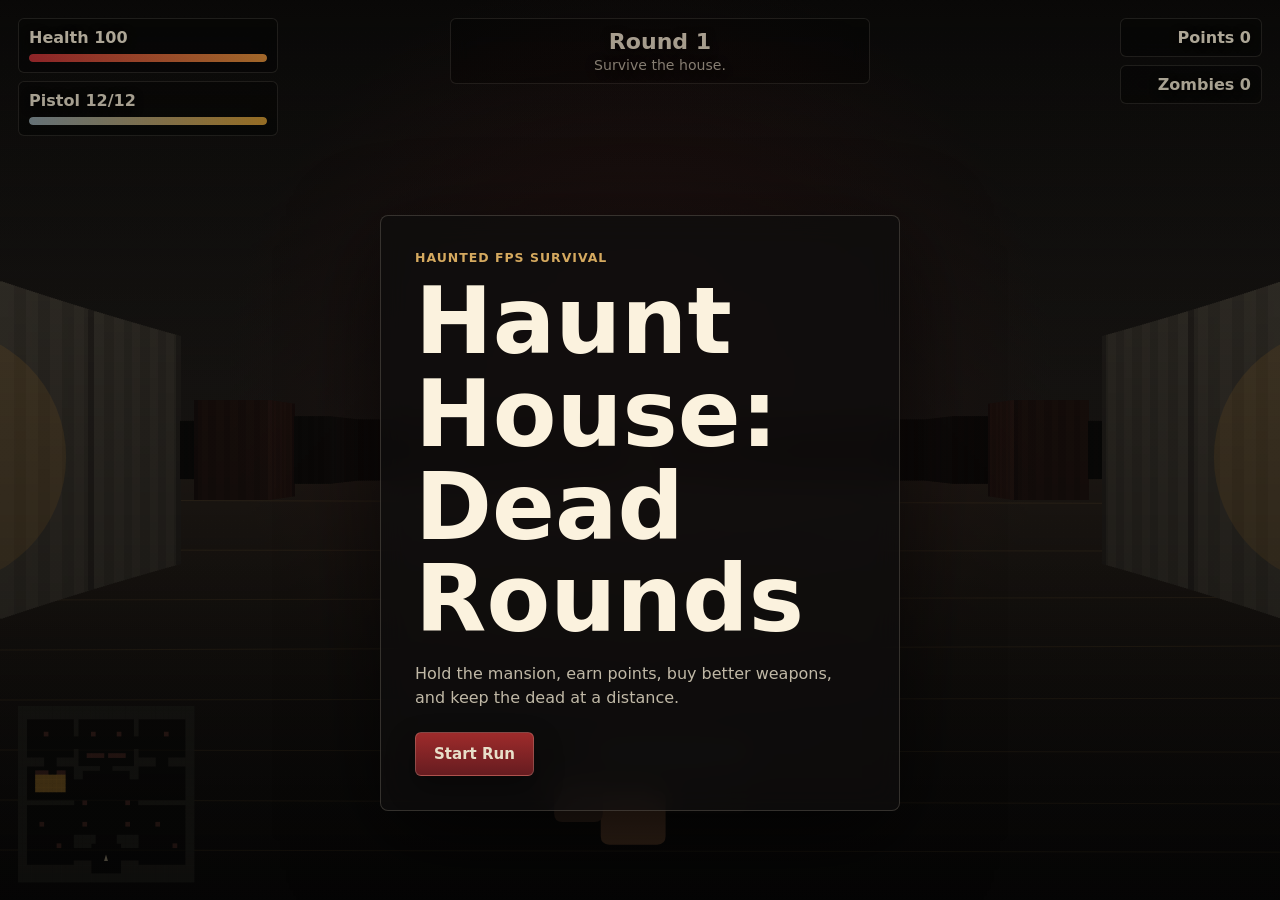
==== index.html @ c7d7a3b0 "Initial zombie survival prototype" ====
<!doctype html>
<html lang="en">
  <head>
    <meta charset="utf-8" />
    <meta name="viewport" content="width=device-width, initial-scale=1" />
    <title>Haunt House: Dead Rounds</title>
    <link rel="stylesheet" href="style.css" />
  </head>
  <body>
    <main id="gameShell" aria-label="Haunt House: Dead Rounds game">
      <canvas id="gameCanvas"></canvas>

      <section id="hud" aria-live="polite">
        <div class="hud-stack">
          <div class="meter health">
            <span id="healthText">Health 100</span>
            <div><i id="healthFill"></i></div>
          </div>
          <div class="meter ammo">
            <span id="ammoText">Pistol 12/12</span>
            <div><i id="reloadFill"></i></div>
          </div>
        </div>

        <div class="hud-center">
          <b id="roundText">Round 1</b>
          <span id="messageText">Survive the house.</span>
        </div>

        <div class="hud-stack right">
          <span id="pointsText">Points 0</span>
          <span id="zombieText">Zombies 0</span>
          <span id="shopHint">Weapon shop nearby</span>
        </div>
      </section>

      <div id="crosshair" aria-hidden="true"></div>
      <div id="damageVignette" aria-hidden="true"></div>

      <section id="menuOverlay" class="overlay active">
        <div class="panel hero-panel">
          <p class="eyebrow">Haunted FPS Survival</p>
          <h1>Haunt House: Dead Rounds</h1>
          <p class="lede">Hold the mansion, earn points, buy better weapons, and keep the dead at a distance.</p>
          <button id="startButton" type="button">Start Run</button>
        </div>
      </section>

      <section id="shopOverlay" class="overlay">
        <div class="panel shop-panel">
          <header>
            <div>
              <p class="eyebrow">Weapon Shop</p>
              <h2>Spend Points</h2>
            </div>
            <button id="closeShopButton" class="ghost" type="button">Close</button>
          </header>
          <div id="weaponList" class="weapon-list"></div>
        </div>
      </section>

      <section id="gameOverOverlay" class="overlay">
        <div class="panel">
          <p class="eyebrow">Run Ended</p>
          <h2 id="gameOverTitle">The house took you.</h2>
          <p id="gameOverStats" class="lede"></p>
          <button id="restartButton" type="button">Try Again</button>
        </div>
      </section>
    </main>

    <script type="module" src="src/main.js"></script>
  </body>
</html>
---- style.css ----
:root {
  color-scheme: dark;
  font-family:
    Inter, ui-sans-serif, system-ui, -apple-system, BlinkMacSystemFont, "Segoe UI",
    sans-serif;
  --paper: #e8dfc9;
  --ink: #15100d;
  --blood: #b83232;
  --amber: #d49a32;
  --moss: #576a45;
  --steel: #8fa1a8;
  --panel: rgba(15, 14, 13, 0.78);
}

* {
  box-sizing: border-box;
}

html,
body {
  width: 100%;
  height: 100%;
  margin: 0;
  overflow: hidden;
  background: #070706;
}

button {
  min-height: 44px;
  border: 1px solid rgba(232, 223, 201, 0.22);
  border-radius: 6px;
  padding: 0 18px;
  color: var(--paper);
  background: linear-gradient(180deg, #9e2b2b, #661c20);
  font: 800 0.94rem/1 Inter, ui-sans-serif, system-ui, sans-serif;
  letter-spacing: 0;
  cursor: pointer;
  box-shadow: 0 12px 28px rgba(0, 0, 0, 0.35);
}

button:hover {
  filter: brightness(1.08);
}

button:disabled {
  cursor: default;
  opacity: 0.48;
  filter: grayscale(0.3);
}

button.ghost {
  background: rgba(232, 223, 201, 0.08);
  box-shadow: none;
}

#gameShell {
  position: fixed;
  inset: 0;
  overflow: hidden;
  background: #050505;
}

#gameCanvas {
  display: block;
  width: 100vw;
  height: 100vh;
}

#hud {
  position: fixed;
  z-index: 5;
  inset: 18px 18px auto;
  display: grid;
  grid-template-columns: minmax(170px, 260px) minmax(180px, 1fr) minmax(150px, 220px);
  align-items: start;
  gap: 14px;
  color: var(--paper);
  pointer-events: none;
  text-shadow: 0 2px 8px #000;
}

.hud-stack {
  display: grid;
  gap: 8px;
}

.hud-stack.right {
  justify-items: end;
  font-weight: 800;
}

.hud-stack.right span,
.hud-center,
.meter {
  border: 1px solid rgba(232, 223, 201, 0.15);
  border-radius: 6px;
  background: rgba(8, 7, 6, 0.62);
  backdrop-filter: blur(10px);
}

.hud-stack.right span {
  min-width: 142px;
  padding: 9px 10px;
  text-align: right;
}

.hud-center {
  justify-self: center;
  display: grid;
  min-width: min(420px, 100%);
  gap: 3px;
  padding: 10px 16px;
  text-align: center;
}

.hud-center b {
  font-size: clamp(1rem, 2.1vw, 1.38rem);
}

.hud-center span {
  font-size: 0.88rem;
  color: rgba(232, 223, 201, 0.82);
}

.meter {
  display: grid;
  gap: 7px;
  padding: 9px 10px 10px;
  font-weight: 800;
}

.meter div {
  height: 8px;
  overflow: hidden;
  border-radius: 999px;
  background: rgba(232, 223, 201, 0.16);
}

.meter i {
  display: block;
  width: 100%;
  height: 100%;
  border-radius: inherit;
  transition: width 120ms linear;
}

.meter.health i {
  background: linear-gradient(90deg, #bf3035, #db8c38);
}

.meter.ammo i {
  background: linear-gradient(90deg, var(--steel), var(--amber));
}

#shopHint {
  display: none;
  color: #f1c46d;
}

#shopHint.visible {
  display: inline-block;
}

#crosshair {
  position: fixed;
  z-index: 4;
  left: 50%;
  top: 50%;
  width: 28px;
  height: 28px;
  transform: translate(-50%, -50%);
  pointer-events: none;
}

#crosshair::before,
#crosshair::after {
  content: "";
  position: absolute;
  left: 50%;
  top: 50%;
  border-radius: 999px;
  background: rgba(232, 223, 201, 0.88);
  box-shadow: 0 0 8px rgba(0, 0, 0, 0.85);
  transform: translate(-50%, -50%);
}

#crosshair::before {
  width: 2px;
  height: 24px;
}

#crosshair::after {
  width: 24px;
  height: 2px;
}

#damageVignette {
  position: fixed;
  z-index: 3;
  inset: 0;
  pointer-events: none;
  opacity: 0;
  background:
    radial-gradient(circle, transparent 42%, rgba(157, 12, 19, 0.38) 74%),
    rgba(167, 17, 25, 0.08);
  transition: opacity 150ms linear;
}

#damageVignette.active {
  opacity: 1;
}

.overlay {
  position: fixed;
  z-index: 10;
  inset: 0;
  display: none;
  place-items: center;
  padding: 24px;
  color: var(--paper);
  background:
    linear-gradient(180deg, rgba(4, 4, 4, 0.24), rgba(4, 4, 4, 0.7)),
    radial-gradient(circle at 50% 42%, rgba(90, 23, 23, 0.34), transparent 50%);
}

.overlay.active {
  display: grid;
}

.panel {
  width: min(520px, calc(100vw - 32px));
  border: 1px solid rgba(232, 223, 201, 0.18);
  border-radius: 8px;
  padding: clamp(22px, 4vw, 34px);
  background: var(--panel);
  box-shadow: 0 30px 90px rgba(0, 0, 0, 0.62);
  backdrop-filter: blur(14px);
}

.hero-panel {
  margin-top: 14vh;
  justify-self: center;
}

.eyebrow {
  margin: 0 0 10px;
  color: #d5a95f;
  font-size: 0.78rem;
  font-weight: 900;
  letter-spacing: 0.08em;
  text-transform: uppercase;
}

h1,
h2 {
  margin: 0;
  color: #fbf2de;
  line-height: 1;
  letter-spacing: 0;
}

h1 {
  max-width: 9em;
  font-size: clamp(2.8rem, 8vw, 5.8rem);
}

h2 {
  font-size: clamp(2rem, 5vw, 3rem);
}

.lede {
  max-width: 36rem;
  margin: 16px 0 22px;
  color: rgba(232, 223, 201, 0.82);
  font-size: 1rem;
  line-height: 1.5;
}

.shop-panel {
  width: min(760px, calc(100vw - 32px));
  max-height: min(82vh, 780px);
  overflow: auto;
}

.shop-panel header {
  display: flex;
  align-items: start;
  justify-content: space-between;
  gap: 16px;
  margin-bottom: 18px;
}

.weapon-list {
  display: grid;
  gap: 10px;
}

.weapon-row {
  display: grid;
  grid-template-columns: minmax(0, 1fr) auto;
  gap: 14px;
  align-items: center;
  border: 1px solid rgba(232, 223, 201, 0.13);
  border-radius: 8px;
  padding: 14px;
  background: rgba(232, 223, 201, 0.07);
}

.weapon-row h3 {
  margin: 0 0 7px;
  color: #fbf2de;
  font-size: 1rem;
}

.weapon-row p {
  margin: 0;
  color: rgba(232, 223, 201, 0.72);
  font-size: 0.88rem;
  line-height: 1.35;
}

.weapon-row.current {
  border-color: rgba(212, 154, 50, 0.76);
  background: rgba(212, 154, 50, 0.12);
}

@media (max-width: 760px) {
  #hud {
    inset: 10px 10px auto;
    grid-template-columns: 1fr 1fr;
  }

  .hud-center {
    grid-column: 1 / -1;
    grid-row: 2;
    min-width: 0;
    width: 100%;
  }

  .hud-stack.right span {
    min-width: 0;
    width: 100%;
  }

  .weapon-row {
    grid-template-columns: 1fr;
  }

  .weapon-row button {
    width: 100%;
  }
}
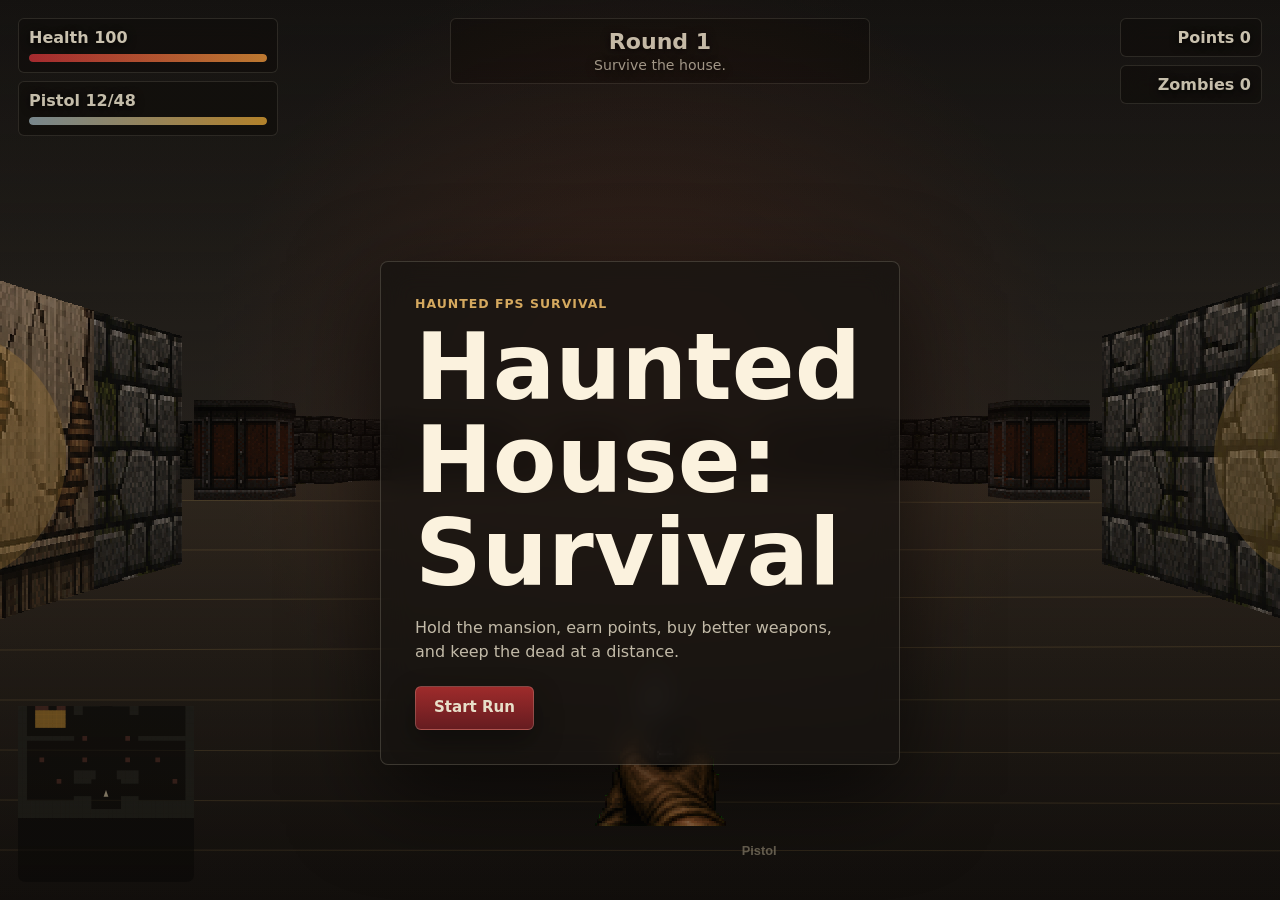
==== commit aefc2c9c: "Rename game and refresh docs" ====
--- a/index.html
+++ b/index.html
@@ -3,11 +3,11 @@
   <head>
     <meta charset="utf-8" />
     <meta name="viewport" content="width=device-width, initial-scale=1" />
-    <title>Haunt House: Dead Rounds</title>
+    <title>Haunted House: Survival</title>
     <link rel="stylesheet" href="style.css" />
   </head>
   <body>
-    <main id="gameShell" aria-label="Haunt House: Dead Rounds game">
+    <main id="gameShell" aria-label="Haunted House: Survival game">
       <canvas id="gameCanvas"></canvas>
 
       <section id="hud" aria-live="polite">
@@ -40,7 +40,7 @@
       <section id="menuOverlay" class="overlay active">
         <div class="panel hero-panel">
           <p class="eyebrow">Haunted FPS Survival</p>
-          <h1>Haunt House: Dead Rounds</h1>
+          <h1>Haunted House: Survival</h1>
           <p class="lede">Hold the mansion, earn points, buy better weapons, and keep the dead at a distance.</p>
           <button id="startButton" type="button">Start Run</button>
         </div>
--- a/style.css
+++ b/style.css
@@ -9,7 +9,7 @@
   --amber: #d49a32;
   --moss: #576a45;
   --steel: #8fa1a8;
-  --panel: rgba(15, 14, 13, 0.78);
+  --panel: rgba(22, 19, 16, 0.7);
 }
 
 * {
@@ -22,7 +22,7 @@
   height: 100%;
   margin: 0;
   overflow: hidden;
-  background: #070706;
+  background: #14100d;
 }
 
 button {
@@ -57,7 +57,7 @@
   position: fixed;
   inset: 0;
   overflow: hidden;
-  background: #050505;
+  background: #17120f;
 }
 
 #gameCanvas {
@@ -94,7 +94,7 @@
 .meter {
   border: 1px solid rgba(232, 223, 201, 0.15);
   border-radius: 6px;
-  background: rgba(8, 7, 6, 0.62);
+  background: rgba(18, 15, 12, 0.66);
   backdrop-filter: blur(10px);
 }
 
@@ -179,8 +179,8 @@
   left: 50%;
   top: 50%;
   border-radius: 999px;
-  background: rgba(232, 223, 201, 0.88);
-  box-shadow: 0 0 8px rgba(0, 0, 0, 0.85);
+  background: rgba(255, 244, 214, 0.96);
+  box-shadow: 0 0 10px rgba(0, 0, 0, 0.9);
   transform: translate(-50%, -50%);
 }
 
@@ -219,8 +219,8 @@
   padding: 24px;
   color: var(--paper);
   background:
-    linear-gradient(180deg, rgba(4, 4, 4, 0.24), rgba(4, 4, 4, 0.7)),
-    radial-gradient(circle at 50% 42%, rgba(90, 23, 23, 0.34), transparent 50%);
+    linear-gradient(180deg, rgba(12, 10, 8, 0.12), rgba(12, 10, 8, 0.48)),
+    radial-gradient(circle at 50% 42%, rgba(133, 56, 33, 0.28), transparent 52%);
 }
 
 .overlay.active {
@@ -297,7 +297,7 @@
 
 .weapon-row {
   display: grid;
-  grid-template-columns: minmax(0, 1fr) auto;
+  grid-template-columns: 96px minmax(0, 1fr) auto;
   gap: 14px;
   align-items: center;
   border: 1px solid rgba(232, 223, 201, 0.13);
@@ -306,6 +306,105 @@
   background: rgba(232, 223, 201, 0.07);
 }
 
+.weapon-thumb {
+  position: relative;
+  width: 96px;
+  height: 54px;
+  overflow: hidden;
+  border: 1px solid rgba(232, 223, 201, 0.14);
+  border-radius: 6px;
+  background:
+    radial-gradient(circle at 70% 30%, rgba(214, 166, 78, 0.28), transparent 34%),
+    rgba(7, 7, 6, 0.36);
+}
+
+.weapon-thumb {
+  background-image: url("assets/weapons/weapon-sheet.png");
+  background-size: 300% 200%;
+  background-position: 0 0;
+  image-rendering: pixelated;
+}
+
+.weapon-thumb.shotgun {
+  background-position: 50% 0;
+}
+
+.weapon-thumb.smg {
+  background-position: 100% 0;
+}
+
+.weapon-thumb.rifle {
+  background-position: 0 100%;
+}
+
+.weapon-thumb.cannon {
+  background-position: 50% 100%;
+}
+
+.weapon-thumb.rocket {
+  background-position: 100% 100%;
+}
+
+.weapon-thumb::before,
+.weapon-thumb::after {
+  content: "";
+  position: absolute;
+  border-radius: 4px;
+}
+
+.weapon-thumb::before {
+  left: 16px;
+  top: 22px;
+  width: 62px;
+  height: 12px;
+  background: #2d3030;
+  box-shadow: 16px -10px 0 -3px #4d5250;
+}
+
+.weapon-thumb::after {
+  left: 26px;
+  top: 31px;
+  width: 17px;
+  height: 21px;
+  background: #7b5036;
+  transform: skew(-12deg);
+}
+
+.weapon-thumb.shotgun::before,
+.weapon-thumb.rifle::before,
+.weapon-thumb.rocket::before {
+  left: 5px;
+  width: 84px;
+}
+
+.weapon-thumb.smg::after {
+  left: 43px;
+  height: 25px;
+  background: #b1843a;
+}
+
+.weapon-thumb.cannon::before {
+  width: 72px;
+  height: 18px;
+  border-radius: 8px;
+}
+
+.weapon-thumb.rocket::before {
+  height: 18px;
+  background: #4b4f48;
+  box-shadow: 58px -1px 0 -4px #b98b3c;
+}
+
+.weapon-thumb.rocket::after {
+  left: 8px;
+  top: 18px;
+  width: 18px;
+  height: 20px;
+  border-radius: 50%;
+  background: #232726;
+  transform: none;
+}
+
 .weapon-row h3 {
   margin: 0 0 7px;
   color: #fbf2de;
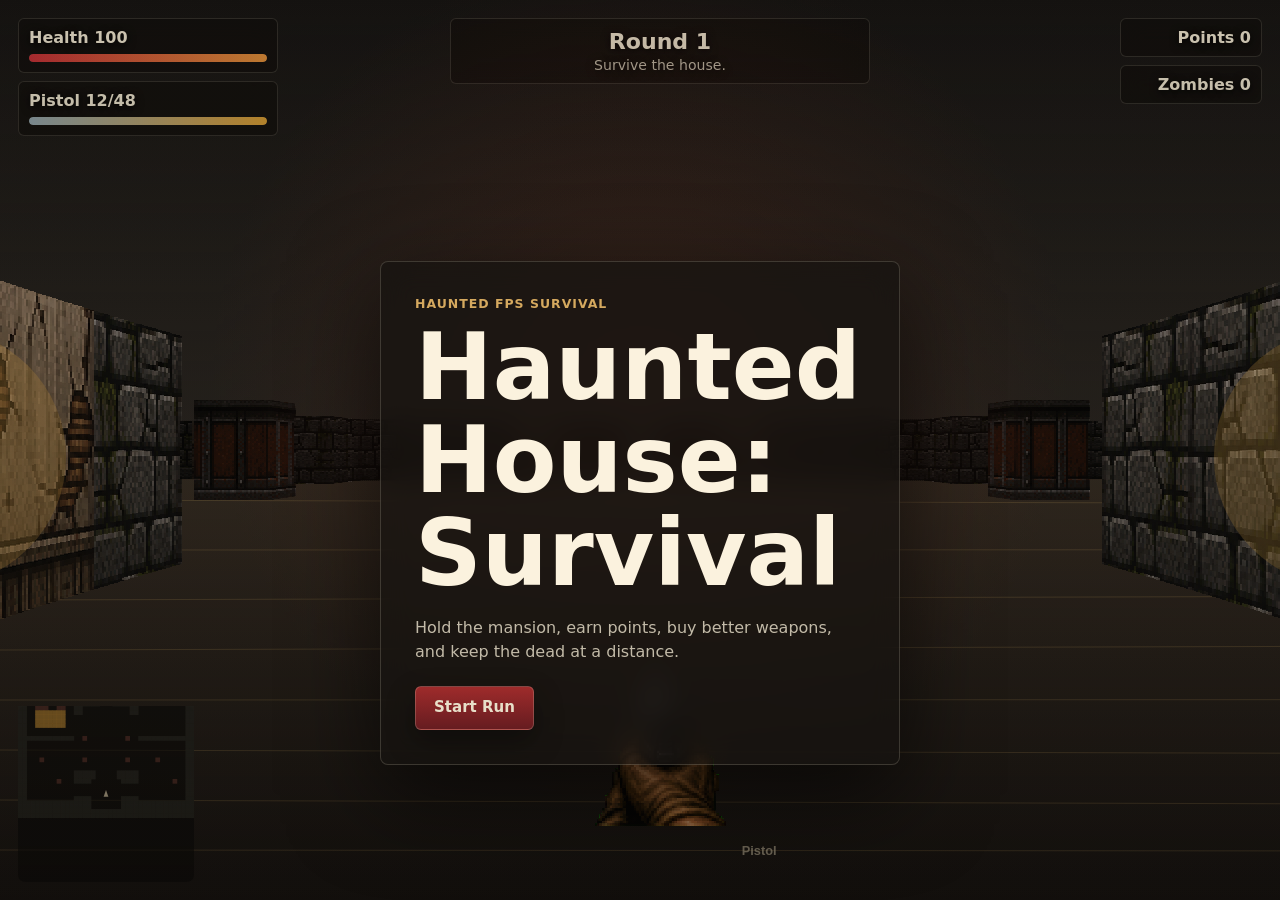
==== commit 87f647a2: "Improve shop weapon thumbnails" ====
--- a/index.html
+++ b/index.html
@@ -30,11 +30,11 @@
         <div class="hud-stack right">
           <span id="pointsText">Points 0</span>
           <span id="zombieText">Zombies 0</span>
-          <span id="shopHint">Weapon shop nearby</span>
         </div>
       </section>
 
       <div id="crosshair" aria-hidden="true"></div>
+      <div id="shopHint">Press E to open shop</div>
       <div id="damageVignette" aria-hidden="true"></div>
 
       <section id="menuOverlay" class="overlay active">
--- a/style.css
+++ b/style.css
@@ -153,12 +153,27 @@
 }
 
 #shopHint {
+  position: fixed;
+  z-index: 5;
+  left: 50%;
+  top: calc(50% + 44px);
+  transform: translateX(-50%);
   display: none;
-  color: #f1c46d;
+  min-width: 190px;
+  border: 1px solid rgba(241, 196, 109, 0.62);
+  border-radius: 6px;
+  padding: 10px 14px;
+  color: #ffd57a;
+  background: rgba(35, 23, 12, 0.78);
+  font-weight: 900;
+  text-align: center;
+  text-shadow: 0 2px 8px #000;
+  pointer-events: none;
+  backdrop-filter: blur(8px);
 }
 
 #shopHint.visible {
-  display: inline-block;
+  display: block;
 }
 
 #crosshair {
@@ -318,91 +333,46 @@
     rgba(7, 7, 6, 0.36);
 }
 
-.weapon-thumb {
-  background-image: url("assets/weapons/weapon-sheet.png");
-  background-size: 300% 200%;
-  background-position: 0 0;
+.weapon-thumb canvas {
+  display: block;
+  width: 100%;
+  height: 100%;
   image-rendering: pixelated;
 }
 
-.weapon-thumb.shotgun {
-  background-position: 50% 0;
-}
-
-.weapon-thumb.smg {
-  background-position: 100% 0;
-}
-
-.weapon-thumb.rifle {
-  background-position: 0 100%;
-}
-
-.weapon-thumb.cannon {
-  background-position: 50% 100%;
-}
-
-.weapon-thumb.rocket {
-  background-position: 100% 100%;
-}
-
-.weapon-thumb::before,
-.weapon-thumb::after {
+.weapon-thumb.locked canvas {
+  opacity: 0.18;
+  filter: grayscale(1) contrast(0.55) brightness(0.45);
+}
+
+.weapon-thumb.locked::before,
+.weapon-thumb.locked::after {
   content: "";
   position: absolute;
+  z-index: 1;
+  pointer-events: none;
+}
+
+.weapon-thumb.locked::before {
+  left: calc(50% - 9px);
+  top: calc(50% - 13px);
+  width: 13px;
+  height: 11px;
+  border: 3px solid rgba(251, 242, 222, 0.9);
+  border-bottom: 0;
+  border-radius: 10px 10px 0 0;
+}
+
+.weapon-thumb.locked::after {
+  left: calc(50% - 11px);
+  top: calc(50% - 2px);
+  width: 22px;
+  height: 17px;
   border-radius: 4px;
-}
-
-.weapon-thumb::before {
-  left: 16px;
-  top: 22px;
-  width: 62px;
-  height: 12px;
-  background: #2d3030;
-  box-shadow: 16px -10px 0 -3px #4d5250;
-}
-
-.weapon-thumb::after {
-  left: 26px;
-  top: 31px;
-  width: 17px;
-  height: 21px;
-  background: #7b5036;
-  transform: skew(-12deg);
-}
-
-.weapon-thumb.shotgun::before,
-.weapon-thumb.rifle::before,
-.weapon-thumb.rocket::before {
-  left: 5px;
-  width: 84px;
-}
-
-.weapon-thumb.smg::after {
-  left: 43px;
-  height: 25px;
-  background: #b1843a;
-}
-
-.weapon-thumb.cannon::before {
-  width: 72px;
-  height: 18px;
-  border-radius: 8px;
-}
-
-.weapon-thumb.rocket::before {
-  height: 18px;
-  background: #4b4f48;
-  box-shadow: 58px -1px 0 -4px #b98b3c;
-}
-
-.weapon-thumb.rocket::after {
-  left: 8px;
-  top: 18px;
-  width: 18px;
-  height: 20px;
-  border-radius: 50%;
-  background: #232726;
-  transform: none;
+  background:
+    linear-gradient(90deg, transparent 44%, rgba(44, 30, 20, 0.72) 44% 56%, transparent 56%),
+    linear-gradient(180deg, rgba(251, 242, 222, 0.96), rgba(176, 132, 64, 0.96));
+  box-shadow: 0 4px 10px rgba(0, 0, 0, 0.6);
 }
 
 .weapon-row h3 {
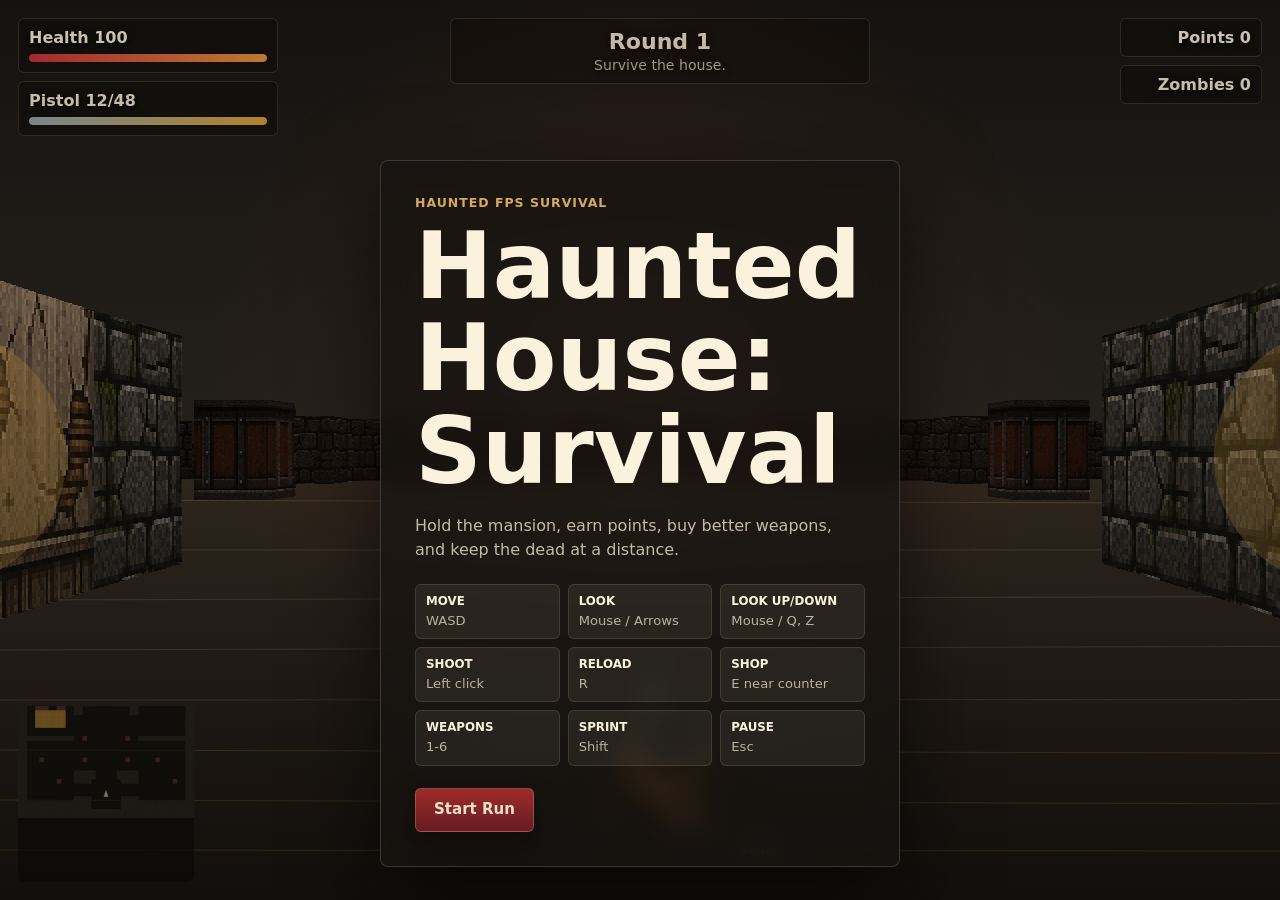
==== commit facd62d5: "Add pause menu and gameplay settings" ====
--- a/index.html
+++ b/index.html
@@ -4,6 +4,7 @@
     <meta charset="utf-8" />
     <meta name="viewport" content="width=device-width, initial-scale=1" />
     <title>Haunted House: Survival</title>
+    <link rel="icon" href="data:," />
     <link rel="stylesheet" href="style.css" />
   </head>
   <body>
@@ -42,7 +43,73 @@
           <p class="eyebrow">Haunted FPS Survival</p>
           <h1>Haunted House: Survival</h1>
           <p class="lede">Hold the mansion, earn points, buy better weapons, and keep the dead at a distance.</p>
+          <div class="control-grid" aria-label="Game controls">
+            <span><b>Move</b> WASD</span>
+            <span><b>Look</b> Mouse / Arrows</span>
+            <span><b>Look up/down</b> Mouse / Q, Z</span>
+            <span><b>Shoot</b> Left click</span>
+            <span><b>Reload</b> R</span>
+            <span><b>Shop</b> E near counter</span>
+            <span><b>Weapons</b> 1-6</span>
+            <span><b>Sprint</b> Shift</span>
+            <span><b>Pause</b> Esc</span>
+          </div>
           <button id="startButton" type="button">Start Run</button>
+        </div>
+      </section>
+
+      <section id="pauseOverlay" class="overlay">
+        <div class="panel pause-panel">
+          <header>
+            <div>
+              <p class="eyebrow">Paused</p>
+              <h2>The house waits.</h2>
+            </div>
+          </header>
+
+          <div class="pause-layout">
+            <nav class="pause-actions" aria-label="Pause actions">
+              <button id="resumeButton" type="button">Resume</button>
+              <button id="showControlsButton" class="ghost" type="button">Controls</button>
+              <button id="showSettingsButton" class="ghost" type="button">Settings</button>
+              <button id="quitButton" class="ghost danger" type="button">Quit Run</button>
+            </nav>
+
+            <div class="pause-content">
+              <section id="pauseControlsPanel" class="pause-tab active" aria-label="Controls">
+                <div class="control-grid compact">
+                  <span><b>Move</b> WASD</span>
+                  <span><b>Turn</b> Mouse / Arrows</span>
+                  <span><b>Look up/down</b> Mouse / Q, Z</span>
+                  <span><b>Shoot</b> Left click</span>
+                  <span><b>Reload</b> R</span>
+                  <span><b>Shop</b> E</span>
+                  <span><b>Weapons</b> 1-6</span>
+                  <span><b>Sprint</b> Shift</span>
+                  <span><b>Pause</b> Esc</span>
+                </div>
+              </section>
+
+              <section id="settingsPanel" class="pause-tab" aria-label="Settings">
+                <label class="setting-row">
+                  <span>Mouse sensitivity <b id="sensitivityValue">100%</b></span>
+                  <input id="sensitivityInput" type="range" min="50" max="160" value="100" />
+                </label>
+                <label class="setting-row">
+                  <span>Music volume <b id="musicVolumeValue">70%</b></span>
+                  <input id="musicVolumeInput" type="range" min="0" max="100" value="70" />
+                </label>
+                <label class="setting-row">
+                  <span>Effects volume <b id="effectsVolumeValue">100%</b></span>
+                  <input id="effectsVolumeInput" type="range" min="0" max="100" value="100" />
+                </label>
+                <label class="toggle-row">
+                  <input id="minimapToggle" type="checkbox" checked />
+                  <span>Show minimap</span>
+                </label>
+              </section>
+            </div>
+          </div>
         </div>
       </section>
 
--- a/style.css
+++ b/style.css
@@ -51,6 +51,11 @@
 button.ghost {
   background: rgba(232, 223, 201, 0.08);
   box-shadow: none;
+}
+
+button.danger {
+  border-color: rgba(184, 50, 50, 0.44);
+  color: #ffd9d9;
 }
 
 #gameShell {
@@ -291,6 +296,114 @@
   line-height: 1.5;
 }
 
+.control-grid {
+  display: grid;
+  grid-template-columns: repeat(3, minmax(0, 1fr));
+  gap: 8px;
+  margin: 0 0 22px;
+}
+
+.control-grid span {
+  min-height: 54px;
+  border: 1px solid rgba(232, 223, 201, 0.13);
+  border-radius: 6px;
+  padding: 9px 10px;
+  color: rgba(232, 223, 201, 0.76);
+  background: rgba(232, 223, 201, 0.07);
+  font-size: 0.82rem;
+  line-height: 1.25;
+}
+
+.control-grid b {
+  display: block;
+  margin-bottom: 4px;
+  color: #fbf2de;
+  font-size: 0.74rem;
+  text-transform: uppercase;
+}
+
+.control-grid.compact {
+  grid-template-columns: repeat(2, minmax(0, 1fr));
+  margin: 0;
+}
+
+.pause-panel {
+  width: min(780px, calc(100vw - 32px));
+}
+
+.pause-panel header {
+  margin-bottom: 18px;
+}
+
+.pause-layout {
+  display: grid;
+  grid-template-columns: 170px minmax(0, 1fr);
+  gap: 18px;
+}
+
+.pause-actions {
+  display: grid;
+  align-content: start;
+  gap: 10px;
+}
+
+.pause-actions button {
+  width: 100%;
+}
+
+.pause-content {
+  min-height: 228px;
+  border: 1px solid rgba(232, 223, 201, 0.13);
+  border-radius: 8px;
+  padding: 14px;
+  background: rgba(232, 223, 201, 0.06);
+}
+
+.pause-tab {
+  display: none;
+}
+
+.pause-tab.active {
+  display: block;
+}
+
+.setting-row {
+  display: grid;
+  gap: 10px;
+  margin-bottom: 18px;
+  color: rgba(232, 223, 201, 0.82);
+  font-weight: 800;
+}
+
+.setting-row span {
+  display: flex;
+  justify-content: space-between;
+  gap: 12px;
+}
+
+.setting-row b {
+  color: #d5a95f;
+}
+
+.setting-row input[type="range"] {
+  width: 100%;
+  accent-color: var(--amber);
+}
+
+.toggle-row {
+  display: flex;
+  align-items: center;
+  gap: 10px;
+  color: rgba(232, 223, 201, 0.86);
+  font-weight: 800;
+}
+
+.toggle-row input {
+  width: 20px;
+  height: 20px;
+  accent-color: var(--amber);
+}
+
 .shop-panel {
   width: min(760px, calc(100vw - 32px));
   max-height: min(82vh, 780px);
@@ -418,4 +531,14 @@
   .weapon-row button {
     width: 100%;
   }
-}
+
+  .control-grid,
+  .control-grid.compact,
+  .pause-layout {
+    grid-template-columns: 1fr;
+  }
+
+  .hero-panel {
+    margin-top: 0;
+  }
+}
